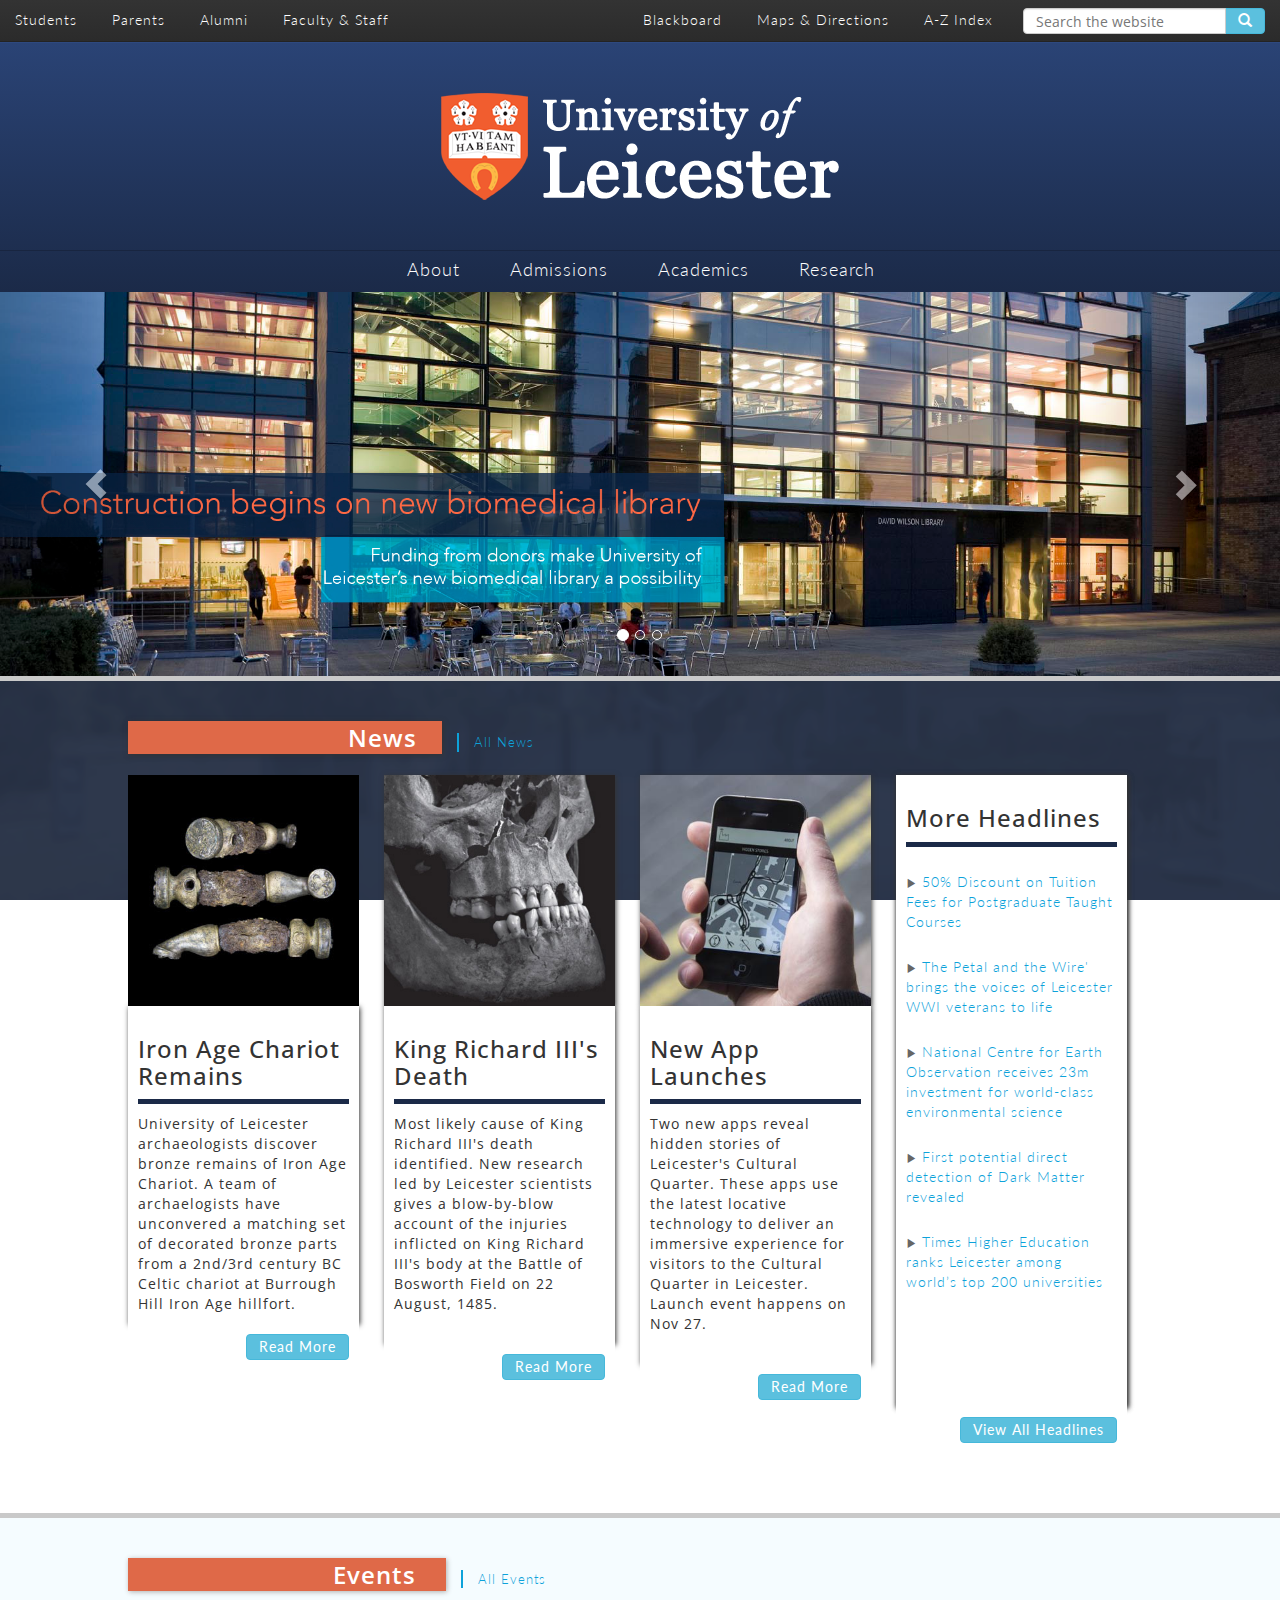
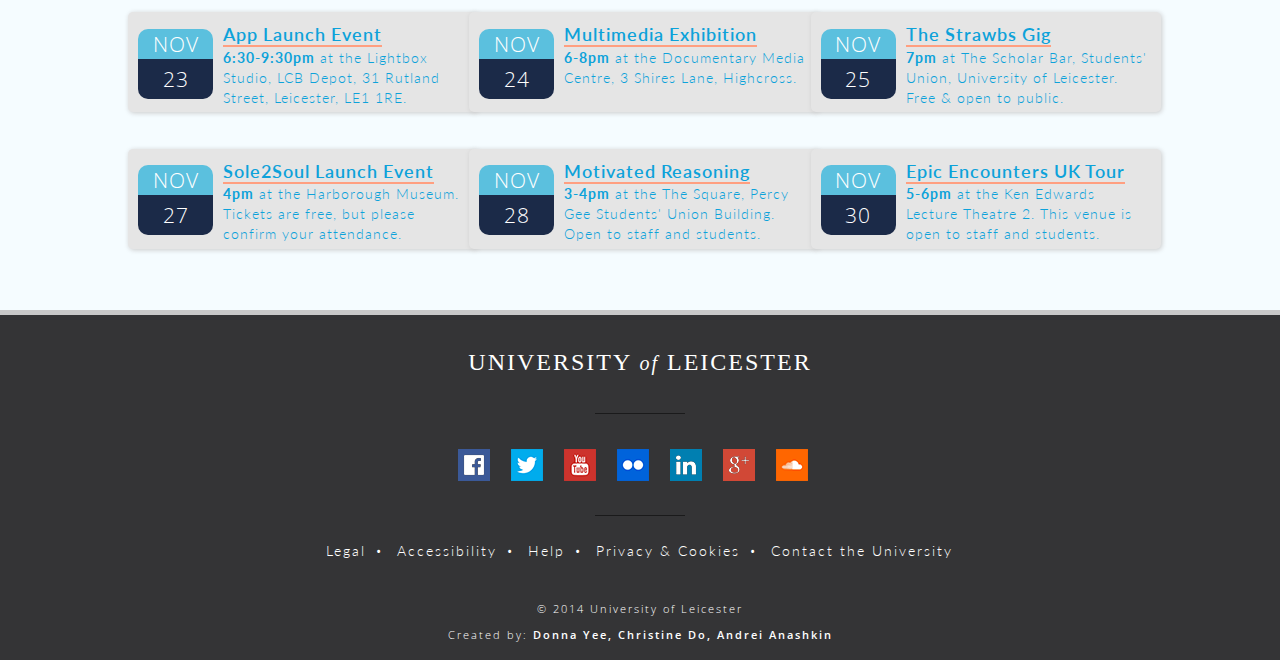
==== index.html @ 31a04ade "Initial Push of everything!" ====
<!DOCTYPE html>
<html>
    <head>
        <link type= "text/css" rel="stylesheet" href="css/main.css" />
        <link type= "text/css" rel="stylesheet" href="css/hovertab.css" />
        <link type= "text/css" rel="stylesheet" href="css/bootstrap.css" />
        
        <title>University of Leicester</title>
        <meta charset="utf-8">
        <meta name="author" content="Donna Yee, Christine Do, Andrei Anashkin">
        <meta name="description" content="A Redesign of the University of Leicester Site">
        
        <!-- fonts -->
        <link href='http://fonts.googleapis.com/css?family=Open+Sans:400,600,700,300%7CPontano+Sans' rel='stylesheet' type='text/css'>
        <link href='http://fonts.googleapis.com/css?family=Lato:300,400,700' rel='stylesheet' type='text/css'>
    </head>
    
    <body>
    <div id = "container">
        
        <!-- **************************  TOP NAVIGATION  ************************** -->
        <div id = "topNav">
            <div id = "userType">
                <a class = "utWords" href= "students.html">Students</a>
                <a class = "utWords" href= "#">Parents</a>
                <a class = "utWords" href= "#">Alumni</a>
                <a class = "utWords" href= "#">Faculty &amp; Staff</a>
            </div>
            <form action="#" class="navbar-form navbar-right">
               <div class="input-group">
                   <input type="Search" placeholder="Search the website" class="form-control" />
                   <div class="input-group-btn">
                       <button class="btn btn-info">
                       <span class="glyphicon glyphicon-search"></span>
                       </button>
                   </div>
               </div>
            </form>
            
            <div id = "otherLinks">
                <a class = "otWords" href="#">Blackboard</a>
                <a class = "otWords" href="#">Maps &amp; Directions</a>
                <a class = "otWords" href="#">A-Z Index</a>
            </div>
        </div>
        
        
        <!-- **************************  LOGO AND MAIN NAV  ************************** -->
        <div id = "logoContainer">
            <a href="index.html"><img id = "logo" src="img/logo.png" alt="x"></a><br>
                <div id="tabs">
	               <nav class="tabs">
		              <a class = "mainLinks" href= "about.html">About</a>
		              <div class="tabs-content">
                          <div class="tabsContainer">
                                <div class="col-sm-3">
                                    <img src="img/about.png" alt="x"></div>
                                <div class="leftText col-sm-4"> 
                                    We think a university should be about empowering people to explore; through passionate, dedicated teaching and innovative, world-changing research. By embracing the fact that every journey is personal, the University has achieved some remarkable results.
                                </div>
                                <div class="leftLinks col-sm-2">
                                    <a class="subLinks" href="#">History</a><br>
                                    <a class="subLinks" href="#">Mission</a><br>
                                    <a class="subLinks" href="#">Facts &amp; Figures</a><br>
                                    <a class="subLinks" href="#">Administration</a><br>
                                    <a class="subLinks" href="#">Visit the Campus</a><br>
                                </div>
                              </div>
                          </div> 

		              <a class = "mainLinks" href= "#">Admissions</a>
                  <div class="tabs-content">
                          <div class="tabsContainer">
                                <div class="col-sm-3">
                                    <img src="img/admissions.png" alt="x"></div>
                                <div class="leftText col-sm-4"> 
                                    We’re proud to be a fixture in the top 20 of all major national league tables and ranked in the top 2% of universities in the world by both the QS World University Rankings and THE World University Rankings. What this means for you is that by choosing Leicester you'll be choosing an experience that will make more of you - giving you the opportunity to get a high-quality degree here and a much better start out there.
                                </div>
                                <div class="leftLinks col-sm-2">
                                    <a class="subLinks" href="#">Prospective Undergraduates</a><br>
                                    <a class="subLinks" href="#">Graduate Programs</a><br>
                                    <a class="subLinks" href="#">International Students</a><br>
                                    <a class="subLinks" href="#">Summer Programs</a><br>
                                    <a class="subLinks" href="#">Financial Aid</a>
                                </div>
                              </div>
                          </div> 
		              <a class = "mainLinks" href= "academics.html">Academics</a>
                  <div class="tabs-content">
                          <div class="tabsContainer">
                                <div class="col-sm-3">
                                    <img src="img/academics.png" alt="x"></div>
                                <div class="leftText col-sm-4"> 
                                    At Leicester, we’re continually striving to use our academic expertise to increase our understanding of the world, so that we might change it for the better. And we’ve made many important discoveries along the way, from the technique of DNA fingerprinting, to unearthing a lost city from an ancient civilisation in Libya – an astonishing find that could re-write history.
                                </div>
                                <div class="leftLinks col-sm-2">
                                    <a class="subLinks" href="#">Academics Calendar</a><br>
                                    <a class="subLinks" href="#">Undergraduate Education</a><br>
                                    <a class="subLinks" href="#">Graduate Education</a><br>
                                    <a class="subLinks" href="#">Department and Programs</a><br>
                                </div>
                              </div>
                          </div> 
		              <a class = "mainLinks" href= "#">Research</a>
                  <div class="tabs-content">
                          <div class="tabsContainer">
                                <div class="col-sm-3">
                                    <img src="img/research.png" alt="x"></div>
                                <div class="leftText col-sm-4"> 
                                    The University's research plays an important role in a changing world. From the invention of genetic fingerprinting, pioneering space explorations through to our search for King Richard III - our work is world leading and impactful.
                                </div>
                                <div class="leftLinks col-sm-4">
                                    <a class="subLinks" href="#">Current Research</a><br>
                                    <a href="#">Departmental Research</a><br>
                                    <a class="subLinks" href="#">Research With Us</a><br>
                                    <a class="subLinks" href="#">Institutes &amp; Centers</a><br>
                                    <a class="subLinks" href="#">Global Challenges</a><br>
                                    <a class="subLinks" href="#">Innovation</a>
                                </div>
                            </div>
                        </div>
	               </nav>
                </div>
            </div>
        
        
        <!-- **************************  NEWS CAROUSEL  ************************** -->
        <div id = "carouselContainer" class = "carousel slide" data-ride = "carousel" data-interval = "false">
            <!-- Indicators -->
            <ol class="carousel-indicators">
            <li data-target="#carouselContainer" data-slide-to="0" class="active"></li>
            <li data-target="#carouselContainer" data-slide-to="1"></li>
            <li data-target="#carouselContainer" data-slide-to="2"></li>
            </ol>

            <!-- Wrapper for slides -->
            <div class="carousel-inner" role="listbox">
                <div class="item active">
                    <img src="img/carousel3.png" alt="x">
                </div>
                <div class="item">
                    <img src="img/carousel2.png" alt="x">
                </div>
                <div class="item">
                    <img src="img/carousel1.png" alt="x">
                </div>
            </div>

            <!-- Controls -->
            <a class="left carousel-control" href="#carouselContainer" role="button" data-slide="prev">
                <span class="glyphicon glyphicon-chevron-left" aria-hidden="true"></span>
            </a>
            <a class="right carousel-control" href="#carouselContainer" role="button" data-slide="next">
                <span class="glyphicon glyphicon-chevron-right" aria-hidden="true"></span>
            </a>
        </div>
        
        
        <!-- **************************  NEWS SECTION  ************************** -->
        <div id = "news">
            <div class = "textContainer">
                <span class = "title">News</span>
                <a href="#"><span class = "eventsSub">All News</span></a>
                <div class = "container-fluid">
                    <div class="col-md-3">
                        <div class="row">
                            <img class="newsImg" src="img/news1.jpg" alt="x">
                        </div>
                        <div class="row dropshadow">
                            <div class="newsDesc">
                                <h3>Iron Age Chariot Remains </h3>
                                University of Leicester archaeologists discover bronze remains of Iron Age Chariot. A team of archaelogists have unconvered a matching set of decorated bronze parts from a 2nd/3rd century BC Celtic chariot at Burrough Hill Iron Age hillfort.
                            </div>
                        </div>
                        <div class="row">
                                <div class="readMore">
                                    <a class="btn btn-info" href="#news">Read More</a>
                                </div>
                        </div>
                    </div>
                    <div class="col-md-3">
                        <div class="row dropshadow">
                            <img class="newsImg" src="img/news2.jpg" alt="x">
                        </div>
                        <div class="row dropshadow">
                            <div class="newsDesc">
                                <h3>King Richard III's Death</h3>
                                Most likely cause of King Richard III's death identified. New research led by Leicester scientists gives a blow-by-blow account of the injuries inflicted on King Richard III's body at the Battle of Bosworth Field on 22 August, 1485.<br><br>
                            </div>
                        </div>
                        <div class="row">
                                <div class="readMore">
                                    <a class="btn btn-info" href="#news">Read More</a>
                                </div>
                        </div>
                    </div>
                    <div class="col-md-3">
                        <div class="row dropshadow">
                            <img class="newsImg" src="img/news3.jpg" alt="x">
                        </div>
                        <div class="row dropshadow">
                            <div class="newsDesc">
                                <h3>New App Launches</h3>
                                Two new apps reveal hidden stories of Leicester's Cultural Quarter. These apps use the latest locative technology to deliver an immersive experience for visitors to the Cultural Quarter in Leicester. Launch event happens on Nov 27.<br><br>
                            </div>
                        </div>
                        <div class="row">
                                <div class="readMore">
                                    <a class="btn btn-info" href="#news">Read More</a>
                                </div>
                        </div>
                    </div>
                    <div class="col-md-3">
                        <div class="row dropshadow">
                            <div class="moreHeadlines">
                                <h3>More Headlines</h3>
                                <ul>
                                    <li class="spacing"><span class="glyphicon glyphiconStyle glyphicon-play" aria-hidden="true"></span> <a class="Headlines" href="#">50% Discount on Tuition Fees for Postgraduate Taught Courses</a></li>
                                    <li class="spacing"><span class="glyphicon glyphiconStyle glyphicon-play" aria-hidden="true"></span> <a class="Headlines" href="#">The Petal and the Wire' brings the voices of Leicester WWI veterans to life</a></li>
                                    <li class="spacing"><span class="glyphicon glyphiconStyle glyphicon-play" aria-hidden="true"></span> <a class="Headlines" href="#">National Centre for Earth Observation receives 23m investment for world-class environmental science</a></li>
                                    <li class="spacing"><span class="glyphicon glyphiconStyle glyphicon-play" aria-hidden="true"></span> <a class="Headlines" href="#">First potential direct detection of Dark Matter revealed</a></li>
                                    <li class="spacing"><span class="glyphicon glyphiconStyle glyphicon-play" aria-hidden="true"></span> <a class="Headlines" href="#">Times Higher Education ranks Leicester among world’s top 200 universities</a></li>
                                </ul>
                                 <br><br><br><br>
                            </div>
                        </div>
                        <div class="row">
                            <div class="readMore">
                                    <a class="btn btn-info" href="#news">View All Headlines</a>
                            </div>
                        </div>
                    </div>
                </div>
            </div>
        </div>
        
        
        <!-- **************************  EVENTS SECTION  ************************** -->
        <div id = "event">
            <div class = "textContainer">
                <span id = "eventsTitle">Events</span>
                <a href="#events"><span class = "eventsSub">All Events</span></a>
                <div class = "container-fluid">
                    <div class="col-sm-4">
                        <div class="row">
                            <a class="events" href="#">
                            <div class="theDate">
                                <span class="month">NOV</span><br>
                                <span class="date">23</span>
                            </div>
                            <span class="eventsHeader">App Launch Event</span><br>
                            <strong>6:30-9:30pm</strong> at the Lightbox Studio, LCB Depot, 31 Rutland Street, Leicester, LE1 1RE.
                          </a>
                        </div>
                    </div>
                    <div class="col-sm-4">
                        <div class="row">
                          <a class="events" href="#">
                            <div class="theDate">
                                <span class="month">NOV</span><br>
                                <span class="date">24</span>
                            </div>
                            <span class="eventsHeader">Multimedia Exhibition</span><br>
                            <strong>6-8pm</strong> at the Documentary Media Centre, 3 Shires Lane, Highcross.
                          </a>
                        </div>
                    </div>
                    <div class="col-sm-4">
                        <div class="row">
                          <a class="events" href="#">
                            <div class="theDate">
                                <span class="month">NOV</span><br>
                                <span class="date">25</span>
                            </div>

                            <span class="eventsHeader">The Strawbs Gig</span><br>
                            <strong>7pm</strong> at The Scholar Bar, Students' Union, University of Leicester. Free &amp; open to public.
                        </a>
                    </div>
                </div>
                    <div class="col-sm-4">
                        <div class="row">
                          <a class="events" href="#">
                            <div class="theDate">
                                <span class="month">NOV</span><br>
                                <span class="date">27</span>
                            </div>
                            <span class="eventsHeader">Sole2Soul Launch Event</span><br>
                            <strong>4pm</strong> at the Harborough Museum. Tickets are free, but please confirm your attendance.
                          </a>
                        </div>
                    </div>
                    <div class="col-sm-4">
                        <div class="row">
                          <a class="events" href="#">
                            <div class="theDate">
                                <span class="month">NOV</span><br>
                                <span class="date">28</span>
                            </div>
                          
                            <span class="eventsHeader">Motivated Reasoning</span><br>
                            <strong>3-4pm</strong> at the The Square, Percy Gee Students' Union Building. Open to staff and students.
                          </a>
                        </div>
                    </div>
                    <div class="col-sm-4">
                        <div class="row">
                          <a class="events" href="#">
                            <div class="theDate">
                                <span class="month">NOV</span><br>
                                <span class="date">30</span>
                            </div>

                            <span class="eventsHeader">Epic Encounters UK Tour</span><br>
                            <strong>5-6pm</strong> at the Ken Edwards Lecture Theatre 2. This venue is open to staff and students.
                            </a>
                        </div>
                    </div>
                </div>
            </div>
        </div>
        
        
        <!-- **************************  FOOTER  ************************** -->
        <div id = "footer">
            <p class="footerText">University <span class="footerText">of</span> Leicester</p>
            <p></p><br>
            <p class=border></p>
            <br><br>
            <a href="#"><img src="img/social/facebook.png" class="social" alt="x"></a>
            <a href="#"><img src="img/social/twitter.png" class="social" alt="x"></a>
            <a href="#"><img src="img/social/youtube.png" class="social" alt="x"></a>
            <a href="#"><img src="img/social/flickr.png" class="social" alt="x"></a>
            <a href="#"><img src="img/social/linkedin.png" class="social" alt="x"></a>
            <a href="#"><img src="img/social/googleplus.png" class="social" alt="x"></a>
            <a href="#"><img src="img/social/soundcloud.png" class="social" alt="x"></a>
            <p></p><br>
            <p class="border"></p>
            <p></p>
            <a href="#" class="footerlinks">Legal</a>&bullet;
            <a href="#" class="footerlinks">Accessibility</a>&bullet;
            <a href="#" class="footerlinks">Help</a>&bullet;
            <a href="#" class="footerlinks">Privacy &amp; Cookies</a>&bullet;
            <a href="#" class="footerlinks">Contact the University</a>
            <br><br>
            <p id = "copyright">&copy; 2014 University of Leicester</p>
            <p id="createtext">Created by: <span class="createtext">Donna Yee, Christine Do, Andrei Anashkin</span></p>
        </div>
    </div>
    
    <!-- Javascript placed at the end of HTML file for performance reasons -->    
    <script src="javascript/jquery-1.11.1.js"></script>
    <script src="javascript/bootstrap.js"></script>
    <script>
        $(document).ready(function(){
            $('.carousel').carousel();
        });
    </script>
    </body>
    
</html>
---- css/main.css ----
/********************************** Global ***********************************/

body{
    background-color: #000;
    margin: 0px;
    height: 100%;
    width: 100%;
    font-family: 'Open Sans', Helvetica, sans-serif;
}

#container{
    height: inherit;
    width: inherit;
    letter-spacing: 1px;
}

a{
    text-decoration: none;
    font-family: 'Lato', 'Open Sans', Helvetica, sans-serif;
    -webkit-transition: all .2s ease-in-out;
    -moz-transition: all .2s ease-in-out;
    -o-transition: all .2s ease-in-out;
    transition: all .2s ease-in-out;
}

.clear{
    clear: both;
}

h3{
    padding-bottom: 10px;
    border-bottom: 5px solid #1B2A48;
}

ul{
    list-style: none;
    padding-left: 0;
}

.spacing{
    margin-top: 25px;
    margin-bottom: 25px;
}

/****************************** Top Navigation ****************************/

#topNav{
    position: relative;
    width: 100%;
    margin: 0px auto;
    height: 42px;
    background-color: #595850;
    background-image: linear-gradient(#333 0%, #2B2B2B 100%);
    border-bottom: 1px solid #232323;
}

#userType{
    vertical-align: middle;
    padding-top: 10px;
    float: left;
}

#otherLinks{
    vertical-align: middle;
    padding-top: 10px;
    float: right;
}

.searchText{
    margin-top: 5px;
    border-top-left-radius: 5px;
    border-bottom-left-radius: 5px;
    position: relative;
    float: right;
}

.searchButton{
    margin-top: 5px;
    position: relative;
    border: 2px solid #207cca;
    border-top-right-radius: 5px;
    border-bottom-right-radius: 5px;
    background-color: #207cca;
    color: #fafafa;
    font-weight: bold;
    float: right;
    margin-right: 20px;
}

.searchButton:hover{
    background-color: #5895c9;
    border-color: #5895c9;
}

.utWords, .otWords{
    color: #fff;
    font-weight: 300;
    padding-right: 15px;
    padding-left: 15px;
    font-size: 14px;
    font-family: 'Lato', 'Open Sans', Helvetica, sans-serif;
}

a.utWords:link, a.otWords:link{
    color: #fff;
}

a.utWords:visited, a.otWords:visited{
    color: #fff;
}

a.utWords:hover, a.otWords:hover{
    text-decoration: none;
    color: #0DA2DA;
}
/****************************** Logo & Main Nav ****************************/

#logoContainer{
    position: relative;
    width: inherit;
    height: 250px;
    text-align: center;
    background-color: #1B2A48;
    background-image: linear-gradient(#2a4375 0%, #1B2A48 100%);
    border-top: 1px solid #2E497F;
}

#logo{
    padding-top: 50px;
    padding-bottom: 50px;
}

#mainNav{
    position: absolute;
    text-align: center;
    width: inherit;
}

.mainLinks{
    color: #fff;
    font-weight: 300;
    padding-right: 25px;
    padding-left: 25px;
    font-size: 18px;
    font-family: 'Lato', 'Open Sans', Helvetica, sans-serif;
    padding-bottom: 15px;
    margin: 0;
	margin-left: -2px;
	margin-right: -3px;
}

a.mainLinks:link{
    color: #fff;
}

a.mainLinks:visited{
    color: #fff;
}

a.mainLinks:hover{
    text-decoration: none;
    color: #0DA2DA;
}

/****************************** Title Image ***********************************/

#carouselContainer{
    position: relative;
    width: inherit;
    background-size: contain;
    background-color: #ccc;
}

.verticalCenterTitle{
    margin-right: -15px;
    margin-left: -15px;
    position: relative;
    top: 20%;
}


/********************************** News Home *********************************/

#news{
    padding-top: 40px;
    padding-bottom: 40px;
    position: relative;
    width: 100%;
    background-image: url(../img/newsimg3.png);
    background-attachment: fixed;
    background-repeat: round;
    background-size: contain;
}

.textContainer{
    margin-left: 10%;
    margin-right: 10%;
}

.title{
    font-size: 24px;
    font-family: 'Open Sans', Helvetica, sans-serif;
    font-weight: 600;
    color: #fff;
    background-color: #DF6948;
    padding-right: 25px;
    padding-left: 21.5%;
    margin-right: 10px;
    box-shadow: 1px 1px 5px #333;
}

.newsDesc{
    min-height: 250px;
    background-color: #fff;
    padding: 10px 10px 10px 10px;
}

.newsImg{
    width: 100%;
}

.moreHeadlines{
    background-color: #fff;
    min-height: 605px;
    background-size: contain;
    padding: 10px 10px 10px 10px;
    box-shadow: 1px 1px 5px #333;
}

.readMore{
    overflow: hidden;
    background-color: #fff;
    width: 100%;
    padding: 10px 10px 10px 10px;
}

span.moreHeadlines{
    overflow: hidden;
    background-color: #fff;
    width: 100%;
    padding: 0px 0px 0px 0px;
    float: right;
}

a.Headlines {
    text-decoration: none;
    font-family: 'Lato', 'Open Sans', Helvetica, sans-serif;
    font-weight: 300;
    -webkit-transition: all .3s ease-in-out;
    -moz-transition: all .3s ease-in-out;
    -o-transition: all .3s ease-in-out;
    transition: all .3s ease-in-out;
    color: #0DA2DA;
}

a.Headlines:visited {
    text-decoration: none;
    color: #0DA2DA;
}

a.Headlines:hover {
    text-decoration: none;
    color: red;
}

div.dropshadow {
    box-shadow: 1px 1px 5px #333;
}

/****************************** Events Home *******************************/

#event{
    padding-top: 40px;
    padding-bottom: 40px;
    position: relative;
    background-size: contain;
    height: 397px;
    background-color: #F5FCFF;
    width: 100%;
    border-top: 5px solid #c9c9c9;
}

#eventsTitle{
    font-size: 24px;
    font-family: 'Open Sans', Helvetica, sans-serif;
    font-weight: 600;
    color: #fff;
    background-color: #DF6948;
    padding-right: 30px;
    padding-left: 20%;
    margin-right: 10px;
    box-shadow: 1px 1px 5px #b0b0b0;
}

.eventsSub{
  
  padding-left: 15px;
    font-size: 13px;
    font-weight: 300;
    font-family: 'Lato', 'Open Sans', Helvetica, sans-serif;
    display: inline-block;
    color: #0DA2DA;
    border-left: 2px solid #0DA2DA;
}

.theDate{
    float: left;
    padding-bottom: 50px;
    margin-top: 2%;
    padding-right: 10px;
}

.month{
    font-size: 21px;
    font-family: 'Open Sans', Helvetica, sans-serif;
    font-weight: 300;
    color: #fff;
    background-color: #5bc0de;
    border: none;
    border-top-right-radius: 10px;
    border-top-left-radius: 10px;
    display: inline-block;
    text-align: center;
    width: 75px;
}

.date{
    font-size: 21px;
    font-family: 'Open Sans', Helvetica, sans-serif;
    font-weight: 300;
    color: #fff;
    background-color: #1B2A48;
    padding-top: 5px;
    padding-bottom: 5px;
    border: none;
    border-bottom-right-radius: 10px;
    border-bottom-left-radius: 10px;
    display: inline-block;
    text-align: center;
    width: 75px;
}

.events {
    display: block;
    background-color: #e5e5e5;
    border-radius: 5px;
    width: 350px;
    height: 100px;
    padding: 10px;
    vertical-align: middle;
    font-size: 14px;
    box-shadow: 1px 1px 5px #c9c9c9;
}

a.events {
    text-decoration: none;
    font-family: 'Lato', 'Open Sans', Helvetica, sans-serif;
    font-weight: 300;
    -webkit-transition: all .3s ease-in-out;
    -moz-transition: all .3s ease-in-out;
    -o-transition: all .3s ease-in-out;
    transition: all .3s ease-in-out;
    color: #0DA2DA;
}

.events a:visited {
    text-decoration: none;
    color: #0DA2DA;
}

a.events:hover {
    text-decoration: none;
    background-color: #FFAB91;
    color: #fff;
}

span.eventsHeader {
    font-weight: 600;
    font-size: 18px;
    border-bottom: 2px solid #FF9F80;
}


span.glyphiconStyle {
    font-size: 10px;
    color: #666;
}

/********************************** Footer ************************************/

#footer{
    position: relative;
    width: 100%;
    height: 350px;
    background-image: url(../img/footerimg.png);
    background-position: bottom;
    background-attachment: fixed;
    background-repeat: no-repeat;
    background-size: auto;
    background-color: #343436;
    border-top: 5px solid #c9c9c9;
    margin: 0 auto;
    color: white; 
    text-align: center;
    letter-spacing: 2px;
}

.social {
    padding-right: 15px;
    opacity: 1;
    filter: none;
    -webkit-filter: grayscale(0%);
    -webkit-transition: all .4s ease-in-out;
    -moz-transition: all .4s ease-in-out;
    -o-transition: all .4s ease-in-out;
    transition: all .4s ease-in-out;
}

.social:hover {
    opacity: .5;
    filter: gray;
    -webkit-filter: grayscale(100%);
}

.footerlinks {
    padding-left: 8px;
    padding-right: 10px;
    padding-bottom: 13px;
    font-size: 14px;
    font-weight: 300;
}

a.footerlinks:link {
    text-decoration: none;
    font-family: 'Lato', 'Open Sans', Helvetica, sans-serif;
    color: #fff;
}

a.footerlinks:visited {
    text-decoration: none;
    color: #fff;
}
a.footerlinks:hover {
    text-decoration: none;
    color: #0DA2DA;
}

.footerText {
    font-family: georgia;
    font-weight: 300;
    font-size: 24px;
    text-transform: uppercase;
    padding-top: 30px;
}

span.footerText {
    text-transform: lowercase;
    font-style: italic;
    font-size: 20px;
    font-weight: 400;
}

.border {
    content: "";
    display: inline-block;
    width: 90px;
    border-bottom: 1px solid rgba(0,0,0,.5);
}

#copyright{
    padding-top: 20px;
    font-size: 11px;
    font-weight: 300;
}

#createtext {
    font-size: 11px;
    padding-bottom: 5px;
    font-family: 'Open Sans', "Helvetica Neue", helvetica, sans-serif;
    font-weight: 300;
}

span.createtext {
    font-weight: 600;
}

/*************************** Secondary Page ***********************************/

#aboutHeader{
	height: 200px;
	width: 100%;
    background-image: url(../img/aboutHeader.png);
    background-size: cover;
    background-repeat: no-repeat;
}

#academicsHeader{
    height: 200px;
	width: 100%;
    background-image: url(../img/academicsHeader.png);
    background-size: cover;
    
    background-repeat: no-repeat;
}

#studentsHeader{
    height: 200px;
	width: 100%;
    background-image: url(../img/studentHeader.png);
    background-size: cover;
    background-repeat: no-repeat;
}

#studentLifeHeader{
    height: 200px;
	width: 100%;
    background-image: url(../img/studentlifeHeader.png);
    background-size: cover;
    background-repeat: no-repeat;
}

#housingHeader{
    height: 200px;
	width: 100%;
    background-image: url(../img/housingHeader.png);
    background-size: cover;
    background-repeat: no-repeat;
}

.secContainerbg {
    background-color: #e5e5e5;
}

.secContainer {
    position: relative;
	margin-left: 20%;
	margin-right: 20%;
    height: inherit;
	max-width: 1200px;
    overflow: hidden;
    background-color: #fff;
    border-top: 7px solid #1B2A48;
}

.secTitle {
	font-size: 70px;
    margin-left: 20%;
    margin-right: 20%;
	margin-top: -10%;
	margin-bottom: 55px;
    font-family: 'Open Sans', 'Helvetica Neue', Helvetica, sans-serif;
    font-weight: 800;
    text-shadow: 2px 2px 5px #000;
    color: #FFF;
}
	
hr.style-one {
	margin-bottom: 0;
	margin-top: -20px;
    border: 0;
    height: 2px;
    background-color: #1B2A48;
}
    
.subMain {
    clear: right;
    margin-left: 21em;
    margin-right: 3em;
    padding-bottom: 50px;
}

.subMain h1{
    color: #DF6948;
}

.subMain img {
	width: 100%;
    padding: 5px;
}

.list{
    margin-left: 50px;
}

.subItem{
    color: #333;
    background-color: #efefef;
    text-decoration: none;
    position: relative;
    display: block;
    padding: 10px 5px 10px 50px;
    margin-bottom: -1px;
    width: 250px;
    border: 1px solid #ddd;
    font-size: 16px;
    font-family: 'Lato', 'Open Sans', Helvetica, sans-serif;
}

a.subItem:link, a.subItem:visited{
}

a.subItem:hover{
    color: #fff;
    background-color: #5bc0de;
    text-decoration: none;
    position: relative;
    display: block;
    padding: 10px 5px;
    margin-bottom: -1px;
    width: 250px;
    border: 1px solid #ddd;
    font-size: 16px;
    font-family: 'Lato', 'Open Sans', Helvetica, sans-serif;
}

#activeLink{
    color: #fff;
    background-color: #df6948;
    text-decoration: none;
    position: relative;
    display: block;
    padding: 10px 5px;
    margin-bottom: -1px;
    width: 250px;
    border: 1px solid #ddd;
    font-size: 16px;
    font-family: 'Lato', 'Open Sans', Helvetica, sans-serif;
}

a.activeLink:link, a.activeLink:visited, a.activeLink:hover{
}

#subLink{
    padding-left: 50px;
    color: #333;
    text-decoration: none;
    font-weight: bold;
    position: relative;
    display: block;
    margin-bottom: -1px;
    width: 250px;
    border: 1px solid #ddd;
    font-size: 16px;
    font-family: 'Lato', 'Open Sans', Helvetica, sans-serif;
}

a.subLink:link, a.subLink:visited, a.subLink:hover{
    background-color: #efefef;
}
---- css/hovertab.css ----
#tabs {
    vertical-align: bottom;
    height: 300px;
    position: relative;
	overflow: hidden;
    line-height: 260%;
}

.tabs-content {
    height: 262px;
    width: 100%;
    background-color: #fff;
	overflow: hidden;
	position: absolute;
	bottom: 0;
	display: none;
}

.tabs {
    border-top: 1px solid #182540;
	overflow: hidden;
}

.tabs a {
    text-align: center;
	position: relative;
	overflow: hidden;
    -webkit-transition: all .4s ease-in-out;
    -moz-transition: all .4s ease-in-out;
    -o-transition: all .4s ease-in-out;
    transition: all .4s ease-in-out;
}

.tabs a:after {
	position: absolute;
	top: 0;
	left: 10px;
	width: 21px; 
	text-align: center; 
	margin: 10px 10px 5px 0; 
	color: #ffffff;
}

.tabs a:hover{
    background-color: #fff;
    color: #DF6948;
}

.tabs a:hover + .tabs-content {
	display: block;
    z-index: 5000;
}

.tabs-content:hover{
    display: block;
    z-index: 5000;
}

.tabsContainer{
    padding-top: 20px;
    margin-left: 17%;
    margin-right: -20%;
    height: inherit;
}

/*
.bottomCrumb{
    position: absolute;
    width: inherit;
    bottom: 0;
    height: 35px;
    background-color: #555;
}
.crumb{
    color: #fff;
    font-weight: bold;
    font-size: 2em;
}
*/

.leftText {
    font-family: 'Open Sans', 'Helvetica Neue', Helvetica, sans-serif;
    font-weight: 400;
    line-height: 150%;
    color: #333;
}

.leftLinks{
    font-size: 16px;
    height: inherit;
    text-align: left;
}

.leftLinks a {
    text-decoration: none;
    font-family: 'Lato', 'Open Sans', 'Helvetica Neue', Helvetica, sans-serif;
    -webkit-transition: all .4s ease-in-out;
    -moz-transition: all .4s ease-in-out;
    -o-transition: all .4s ease-in-out;
    transition: all .4s ease-in-out;
}

.leftLinks a:link {
    color: #DF6948;
    text-decoration: none;
}

.leftLinks a:visited {
    color: #DF6948;
    text-decoration: none;
}

.leftLinks a:hover {
    color: #0DA2DA;
    text-decoration: none;
}
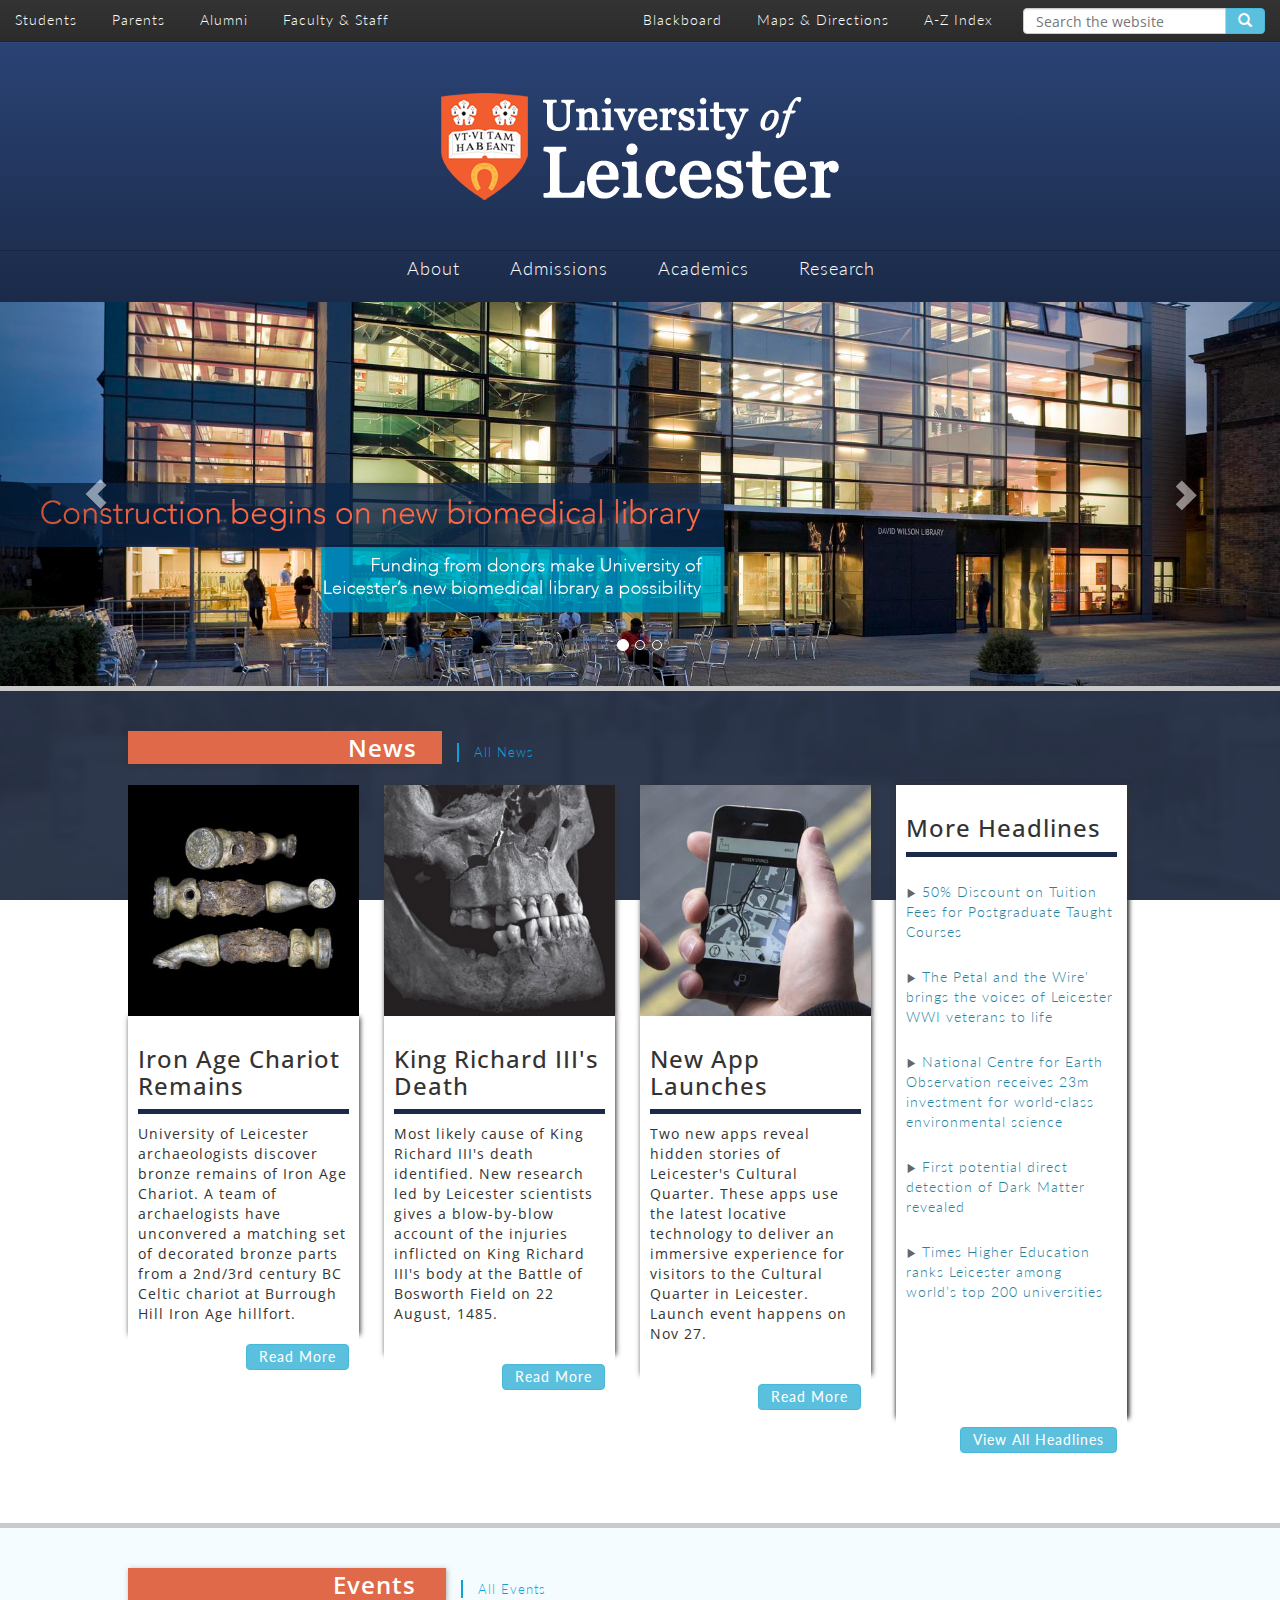
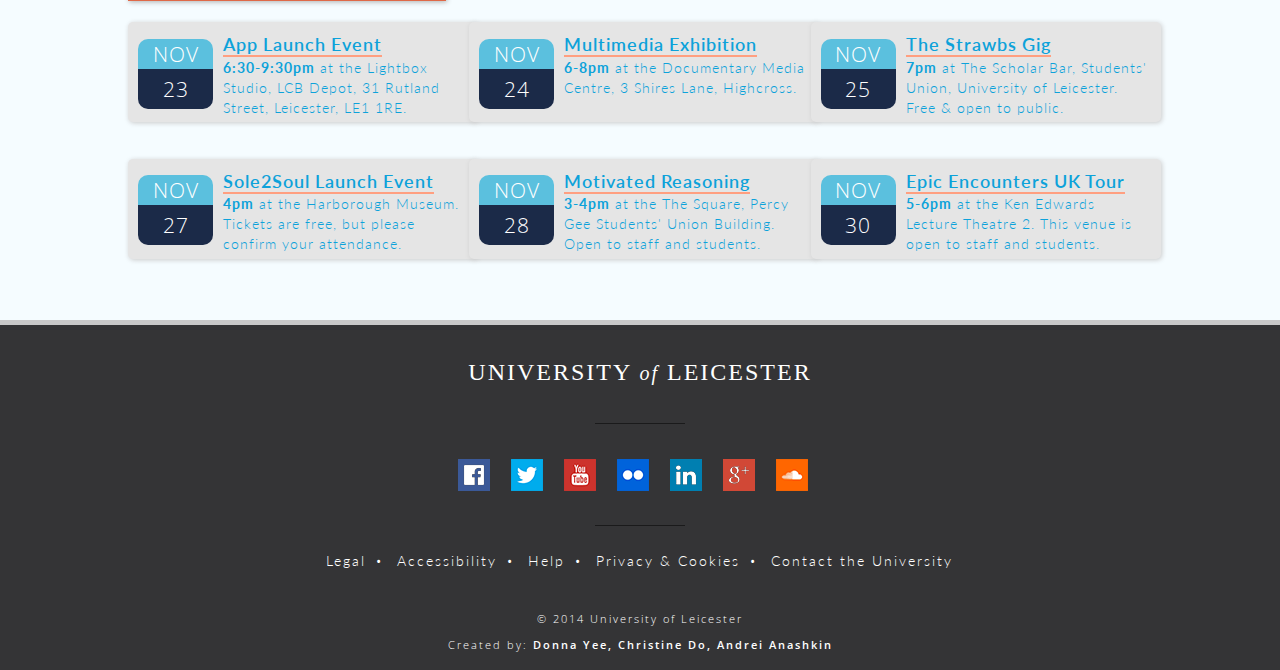
==== commit 7a89e5a5: "Fixed hover tab text to be more responsive" ====
--- a/index.html
+++ b/index.html
@@ -53,8 +53,7 @@
 		              <a class = "mainLinks" href= "about.html">About</a>
 		              <div class="tabs-content">
                           <div class="tabsContainer">
-                                <div class="col-sm-3">
-                                    <img src="img/about.png" alt="x"></div>
+                                    <img class="col-sm-3" src="img/about.png" alt="x">
                                 <div class="leftText col-sm-4"> 
                                     We think a university should be about empowering people to explore; through passionate, dedicated teaching and innovative, world-changing research. By embracing the fact that every journey is personal, the University has achieved some remarkable results.
                                 </div>
@@ -71,8 +70,7 @@
 		              <a class = "mainLinks" href= "#">Admissions</a>
                   <div class="tabs-content">
                           <div class="tabsContainer">
-                                <div class="col-sm-3">
-                                    <img src="img/admissions.png" alt="x"></div>
+                                    <img class="col-sm-3" src="img/admissions.png" alt="x">
                                 <div class="leftText col-sm-4"> 
                                     We’re proud to be a fixture in the top 20 of all major national league tables and ranked in the top 2% of universities in the world by both the QS World University Rankings and THE World University Rankings. What this means for you is that by choosing Leicester you'll be choosing an experience that will make more of you - giving you the opportunity to get a high-quality degree here and a much better start out there.
                                 </div>
@@ -88,8 +86,7 @@
 		              <a class = "mainLinks" href= "academics.html">Academics</a>
                   <div class="tabs-content">
                           <div class="tabsContainer">
-                                <div class="col-sm-3">
-                                    <img src="img/academics.png" alt="x"></div>
+                                    <img class="col-sm-3" src="img/academics.png" alt="x">
                                 <div class="leftText col-sm-4"> 
                                     At Leicester, we’re continually striving to use our academic expertise to increase our understanding of the world, so that we might change it for the better. And we’ve made many important discoveries along the way, from the technique of DNA fingerprinting, to unearthing a lost city from an ancient civilisation in Libya – an astonishing find that could re-write history.
                                 </div>
@@ -104,12 +101,11 @@
 		              <a class = "mainLinks" href= "#">Research</a>
                   <div class="tabs-content">
                           <div class="tabsContainer">
-                                <div class="col-sm-3">
-                                    <img src="img/research.png" alt="x"></div>
+                                    <img class="col-sm-3" src="img/research.png" alt="x">
                                 <div class="leftText col-sm-4"> 
                                     The University's research plays an important role in a changing world. From the invention of genetic fingerprinting, pioneering space explorations through to our search for King Richard III - our work is world leading and impactful.
                                 </div>
-                                <div class="leftLinks col-sm-4">
+                                <div class="leftLinks col-sm-2">
                                     <a class="subLinks" href="#">Current Research</a><br>
                                     <a href="#">Departmental Research</a><br>
                                     <a class="subLinks" href="#">Research With Us</a><br>
--- a/css/main.css
+++ b/css/main.css
@@ -118,7 +118,7 @@
 #logoContainer{
     position: relative;
     width: inherit;
-    height: 250px;
+    height: 260px;
     text-align: center;
     background-color: #1B2A48;
     background-image: linear-gradient(#2a4375 0%, #1B2A48 100%);
@@ -250,7 +250,7 @@
     -moz-transition: all .3s ease-in-out;
     -o-transition: all .3s ease-in-out;
     transition: all .3s ease-in-out;
-    color: #0DA2DA;
+    color: #29839f;
 }
 
 a.Headlines:visited {
@@ -370,7 +370,7 @@
 
 a.events:hover {
     text-decoration: none;
-    background-color: #FFAB91;
+    background-color: #df6948;
     color: #fff;
 }
 
--- a/css/hovertab.css
+++ b/css/hovertab.css
@@ -3,11 +3,11 @@
     height: 300px;
     position: relative;
 	overflow: hidden;
-    line-height: 260%;
+    line-height: 250%;
 }
 
 .tabs-content {
-    height: 262px;
+    height: 265px;
     width: 100%;
     background-color: #fff;
 	overflow: hidden;
@@ -58,25 +58,11 @@
 
 .tabsContainer{
     padding-top: 20px;
-    margin-left: 17%;
-    margin-right: -20%;
+    padding-bottom: 20px;
+    margin-left: 15%;
+    margin-right: -25%;
     height: inherit;
 }
-
-/*
-.bottomCrumb{
-    position: absolute;
-    width: inherit;
-    bottom: 0;
-    height: 35px;
-    background-color: #555;
-}
-.crumb{
-    color: #fff;
-    font-weight: bold;
-    font-size: 2em;
-}
-*/
 
 .leftText {
     font-family: 'Open Sans', 'Helvetica Neue', Helvetica, sans-serif;
@@ -87,7 +73,7 @@
 
 .leftLinks{
     font-size: 16px;
-    height: inherit;
+    height: 100%;
     text-align: left;
 }
 
